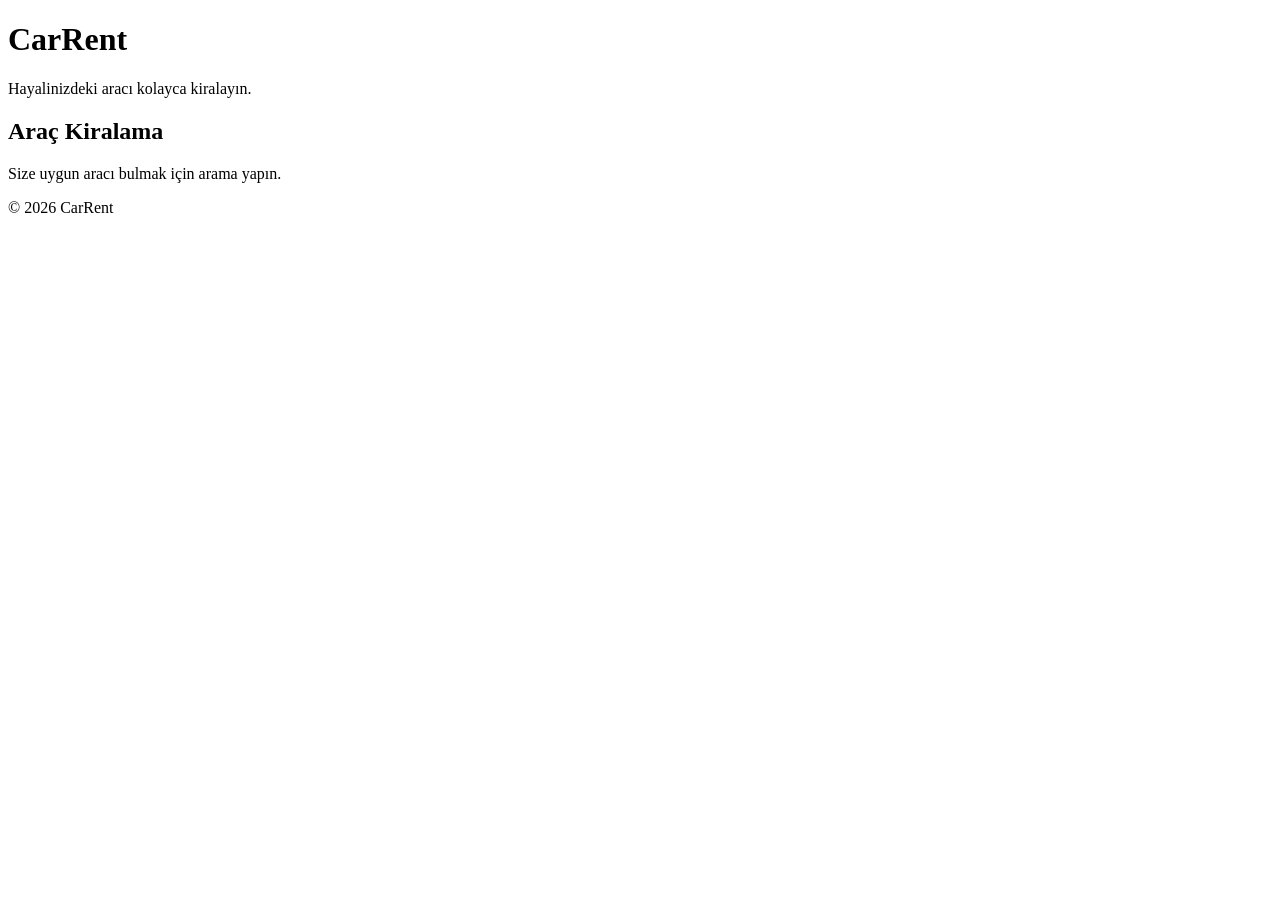
==== index.html @ c46d127a "Create initial HTML structure" ====
<!DOCTYPE html>
<html lang="tr">
<head>
    <meta charset="UTF-8">
    <meta name="viewport" content="width=device-width, initial-scale=1.0">
    <title>CarRent - Araç Kiralama</title>
</head>

<body>
<header>
    <h1>CarRent</h1>
    <p>Hayalinizdeki aracı kolayca kiralayın.</p>
</header>

<main>
    <h2>Araç Kiralama</h2>
    <p>Size uygun aracı bulmak için arama yapın.</p>
</main>

<footer>
    <p>© 2026 CarRent</p>
</footer>
</body>
</html>
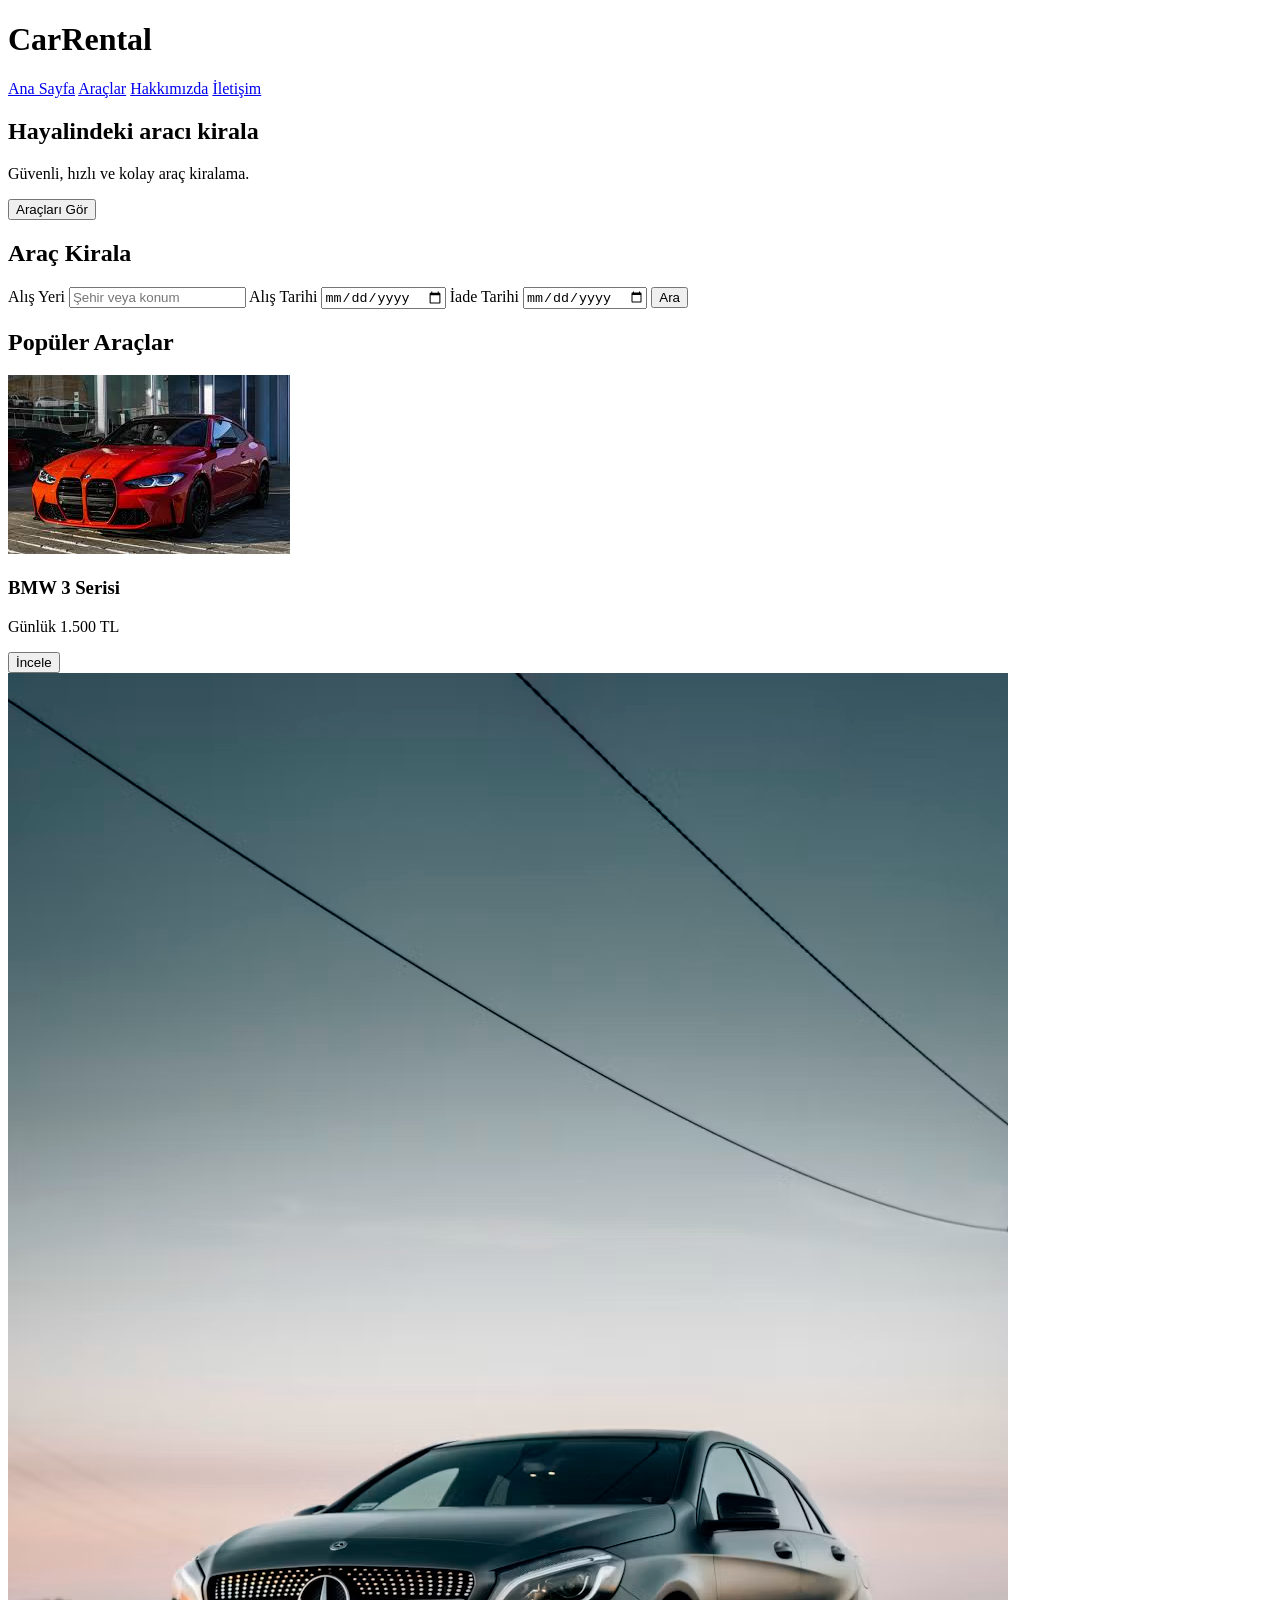
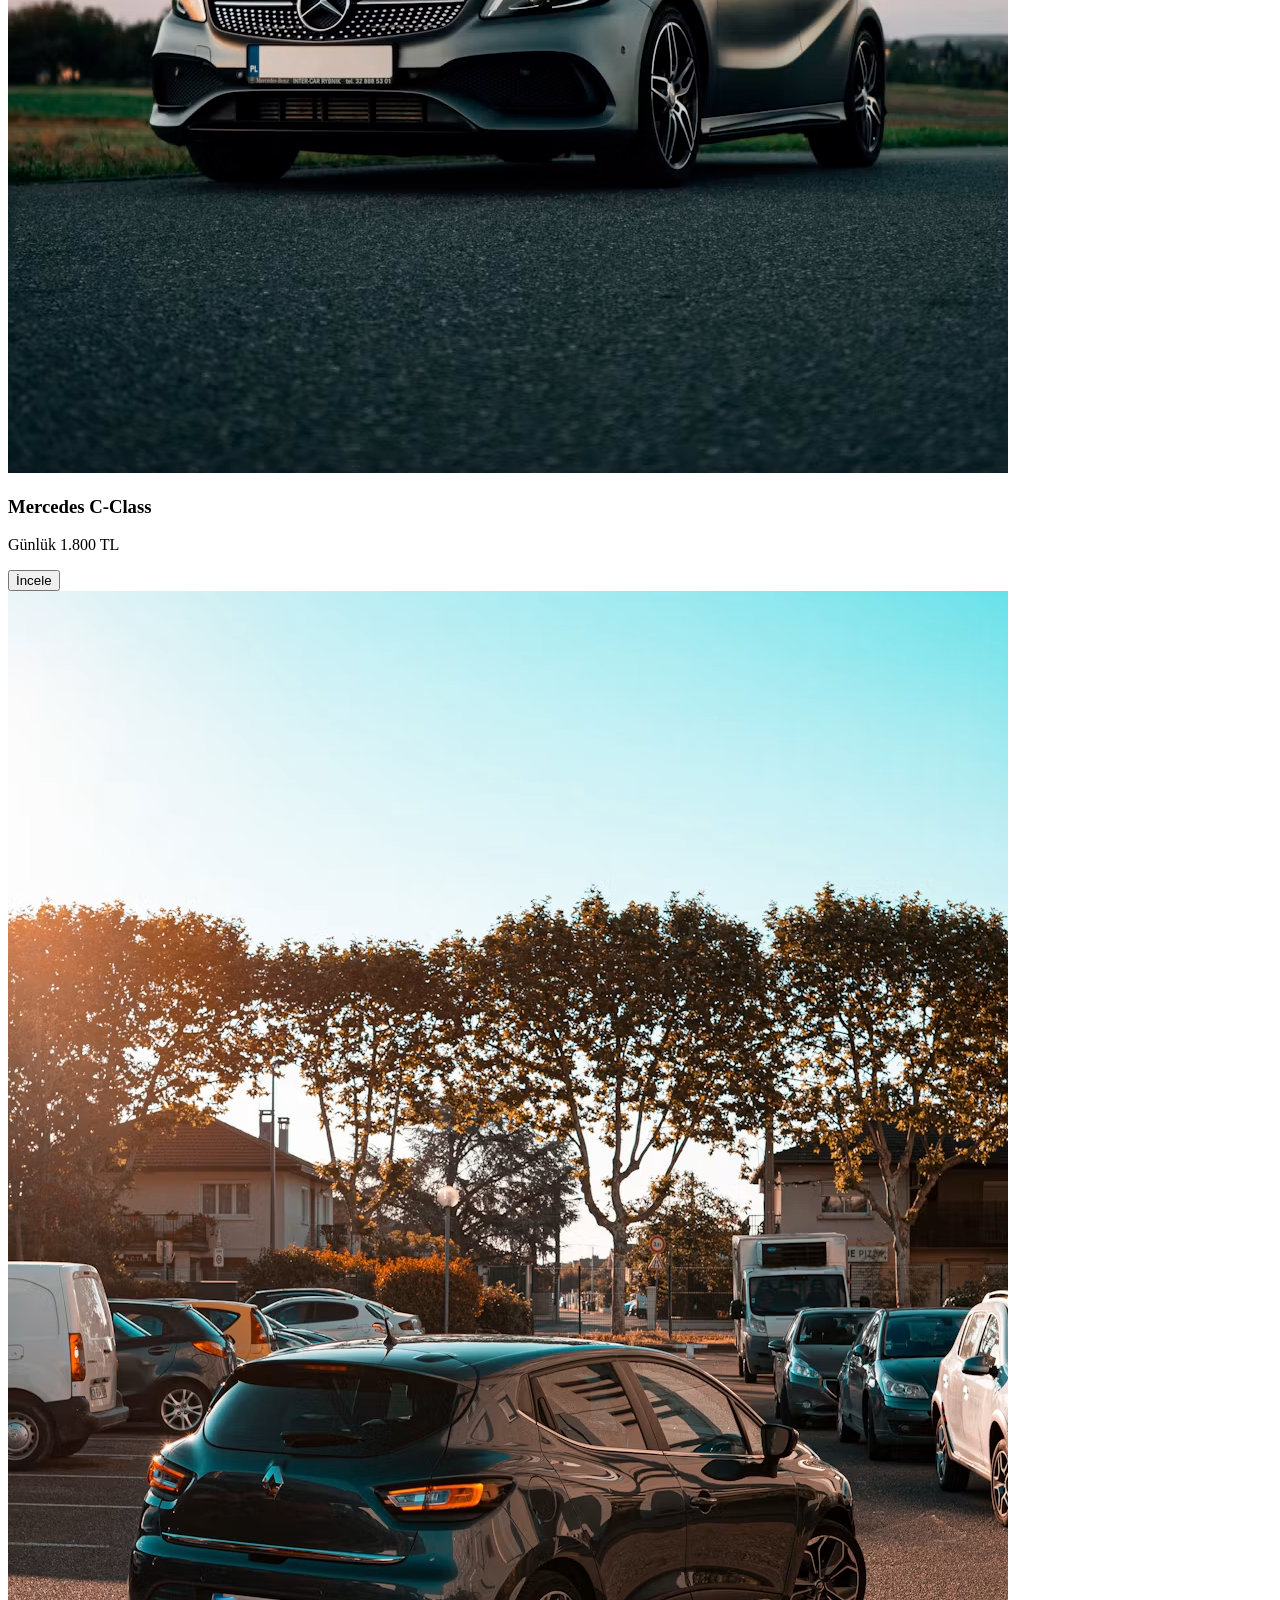
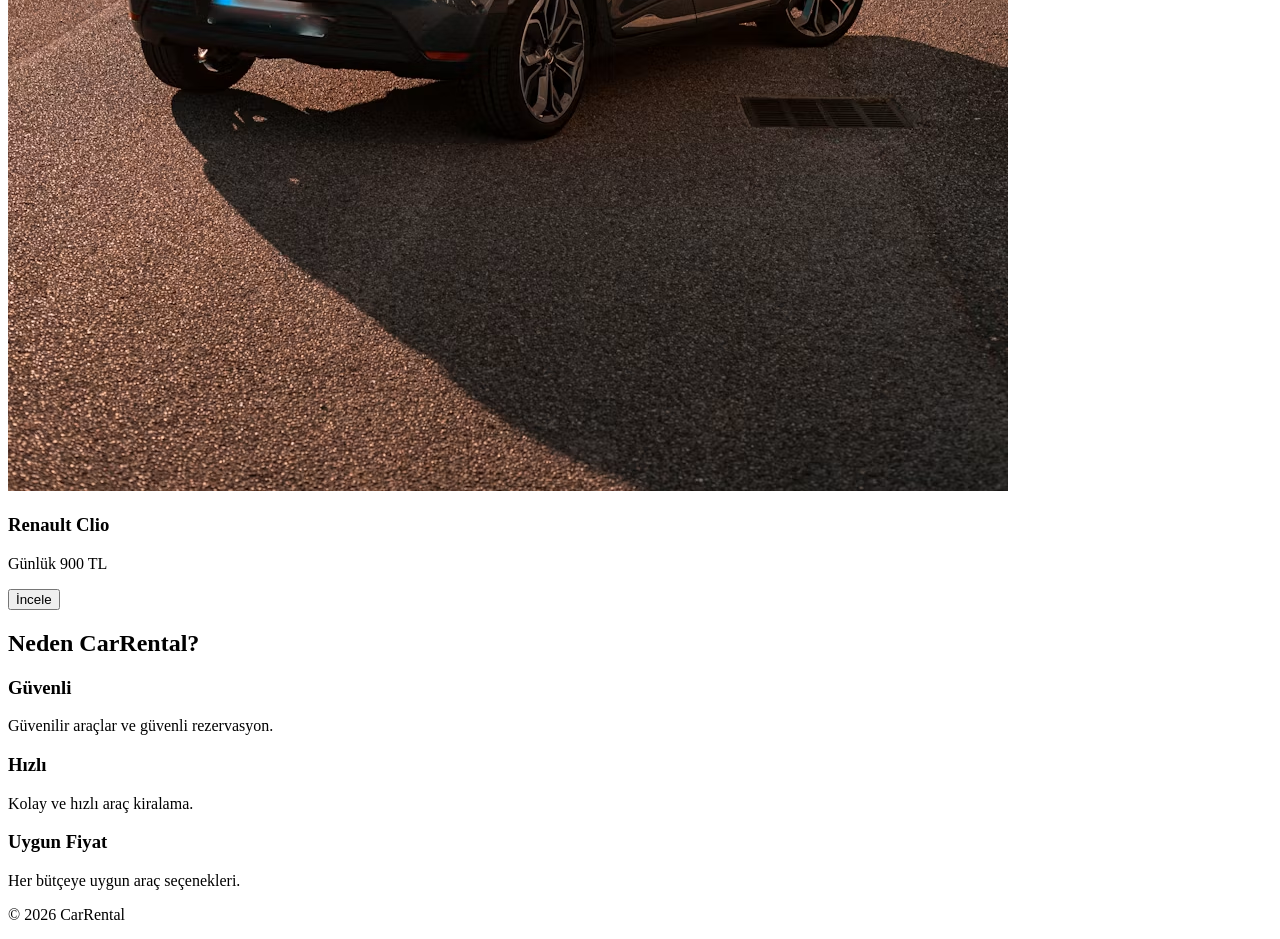
==== commit 3f9f840b: "HTML yapısı kuruldu projenin genel iskelet olusturuldu" ====
--- a/index.html
+++ b/index.html
@@ -7,18 +7,107 @@
 </head>
 
 <body>
-<header>
-    <h1>CarRent</h1>
-    <p>Hayalinizdeki aracı kolayca kiralayın.</p>
-</header>
+    
+    <header>
+ <h1>CarRental</h1>
 
-<main>
-    <h2>Araç Kiralama</h2>
-    <p>Size uygun aracı bulmak için arama yapın.</p>
-</main>
+        <nav>
+            <a href="#">Ana Sayfa</a>
+            <a href="#">Araçlar</a>
+            <a href="#">Hakkımızda</a>
+            <a href="#">İletişim</a>
+        </nav>
+    </header>
 
-<footer>
-    <p>© 2026 CarRent</p>
-</footer>
+
+    <main>
+
+        <section>
+            <h2>Hayalindeki aracı kirala</h2>
+
+            <p>
+                Güvenli, hızlı ve kolay araç kiralama.
+            </p>
+
+            <button>Araçları Gör</button>
+        </section>
+
+
+        <section>
+            <h2>Araç Kirala</h2>
+
+            <form>
+
+                <label for="location">Alış Yeri</label>
+                <input type="text" id="location" placeholder="Şehir veya konum">
+
+
+                <label for="pickup-date">Alış Tarihi</label>
+                <input type="date" id="pickup-date">
+
+
+                <label for="return-date">İade Tarihi</label>
+                <input type="date" id="return-date">
+
+
+                <button type="submit">Ara</button>
+
+            </form>
+        </section>
+
+
+        <section>
+            <h2>Popüler Araçlar</h2>
+
+            <article>
+                <img src="images/bmw.jpg" alt="BMW 3 Serisi">
+                <h3>BMW 3 Serisi</h3>
+                <p>Günlük 1.500 TL</p>
+                <button>İncele</button>
+            </article>
+
+            <article>
+                <img src="images/mercedes.avif" alt="Mercedes C-Class">
+                <h3>Mercedes C-Class</h3>
+                <p>Günlük 1.800 TL</p>
+                <button>İncele</button>
+            </article>
+
+            <article>
+                <img src="images/renault.avif" alt="Renault Clio">
+                <h3>Renault Clio</h3>
+                <p>Günlük 900 TL</p>
+                <button>İncele</button>
+            </article>
+
+        </section>
+
+
+        <section>
+            <h2>Neden CarRental?</h2>
+
+            <article>
+                <h3>Güvenli</h3>
+                <p>Güvenilir araçlar ve güvenli rezervasyon.</p>
+            </article>
+
+            <article>
+                <h3>Hızlı</h3>
+                <p>Kolay ve hızlı araç kiralama.</p>
+            </article>
+
+            <article>
+                <h3>Uygun Fiyat</h3>
+                <p>Her bütçeye uygun araç seçenekleri.</p>
+            </article>
+        </section>
+
+    </main>
+
+
+    <footer>
+        <p>© 2026 CarRental</p>
+    </footer>
+
 </body>
 </html>
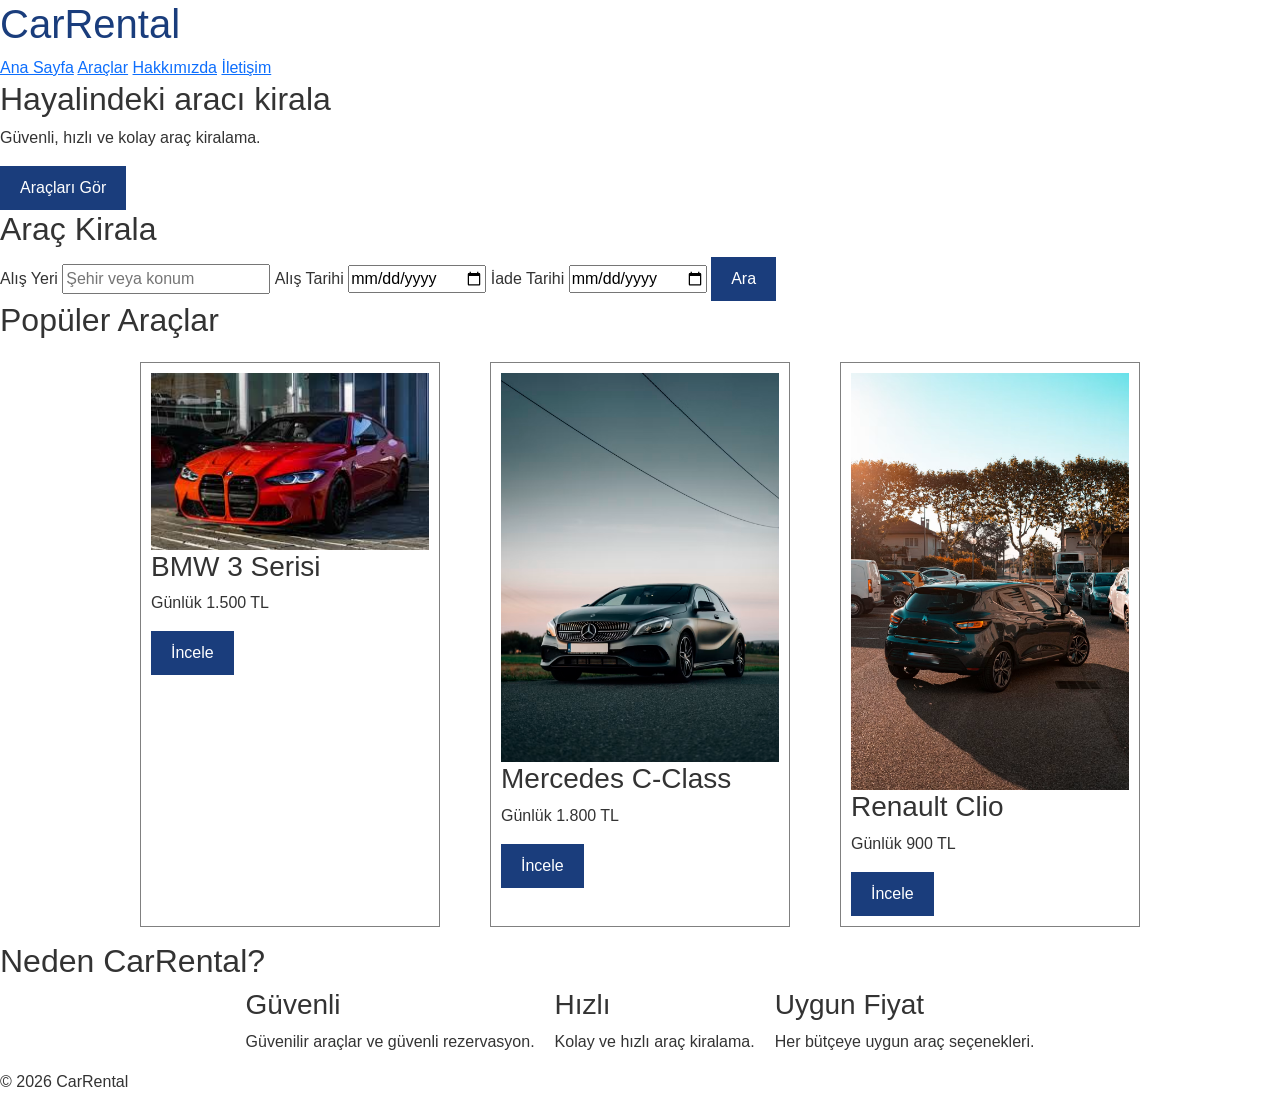
==== commit a02d2387: "Add CSS styling (box model, flexbox, responsive) and integrate Bootstrap" ====
--- a/index.html
+++ b/index.html
@@ -4,6 +4,8 @@
     <meta charset="UTF-8">
     <meta name="viewport" content="width=device-width, initial-scale=1.0">
     <title>CarRent - Araç Kiralama</title>
+    <link href="https://cdn.jsdelivr.net/npm/bootstrap@5.3.3/dist/css/bootstrap.min.css" rel="stylesheet">
+    <link rel="stylesheet" href="css/style.css">
 </head>
 
 <body>
@@ -54,56 +56,60 @@
 
             </form>
         </section>
-
-
-        <section>
+       <section>
             <h2>Popüler Araçlar</h2>
 
-            <article>
-                <img src="images/bmw.jpg" alt="BMW 3 Serisi">
-                <h3>BMW 3 Serisi</h3>
-                <p>Günlük 1.500 TL</p>
-                <button>İncele</button>
-            </article>
+            <section class="popular-cars">
 
-            <article>
-                <img src="images/mercedes.avif" alt="Mercedes C-Class">
-                <h3>Mercedes C-Class</h3>
-                <p>Günlük 1.800 TL</p>
-                <button>İncele</button>
-            </article>
+                <article class="car-card">
+                    <img src="images/bmw.jpg" alt="BMW 3 Serisi">
+                    <h3>BMW 3 Serisi</h3>
+                    <p>Günlük 1.500 TL</p>
+                    <button>İncele</button>
+                </article>
 
-            <article>
-                <img src="images/renault.avif" alt="Renault Clio">
-                <h3>Renault Clio</h3>
-                <p>Günlük 900 TL</p>
-                <button>İncele</button>
-            </article>
+                <article class="car-card">
+                    <img src="images/mercedes.avif" alt="Mercedes C-Class">
+                    <h3>Mercedes C-Class</h3>
+                    <p>Günlük 1.800 TL</p>
+                    <button>İncele</button>
+                </article>
 
+                <article class="car-card">
+                    <img src="images/renault.avif" alt="Renault Clio">
+                    <h3>Renault Clio</h3>
+                    <p>Günlük 900 TL</p>
+                    <button>İncele</button>
+                </article>
+
+            </section>
         </section>
 
 
         <section>
             <h2>Neden CarRental?</h2>
 
-            <article>
-                <h3>Güvenli</h3>
-                <p>Güvenilir araçlar ve güvenli rezervasyon.</p>
-            </article>
+            <section class="why-us">
 
-            <article>
-                <h3>Hızlı</h3>
-                <p>Kolay ve hızlı araç kiralama.</p>
-            </article>
+                <article>
+                    <h3>Güvenli</h3>
+                    <p>Güvenilir araçlar ve güvenli rezervasyon.</p>
+                </article>
 
-            <article>
-                <h3>Uygun Fiyat</h3>
-                <p>Her bütçeye uygun araç seçenekleri.</p>
-            </article>
+                <article>
+                    <h3>Hızlı</h3>
+                    <p>Kolay ve hızlı araç kiralama.</p>
+                </article>
+
+                <article>
+                    <h3>Uygun Fiyat</h3>
+                    <p>Her bütçeye uygun araç seçenekleri.</p>
+                </article>
+
+            </section>
         </section>
 
     </main>
-
 
     <footer>
         <p>© 2026 CarRental</p>
--- a/css/style.css
+++ b/css/style.css
@@ -0,0 +1,51 @@
+body {
+    font-family: Arial, sans-serif;
+    color: #333333;
+}
+h1 {
+     color: #1a3d7c;
+}
+.car-card {
+    border: 1px solid gray;
+    padding: 10px;
+    margin: 15px;
+    width: 300px;
+}
+img {
+    width: 100%;
+}
+.popular-cars {
+    display: flex;
+     gap: 20px;
+     justify-content: center;
+}
+.why-us {
+    display: flex;
+    gap: 20px;
+    justify-content: center;
+}
+button {
+    background-color: #1a3d7c;
+    color: white;
+    border: none;
+    padding: 10px 20px;
+    cursor: pointer;
+    transition: background-color 0.3s;
+}
+button:hover {
+    background-color: #0d2450;
+}
+
+@media (max-width: 768px) {
+    .popular-cars {
+        flex-direction: column;
+    }
+
+    .car-card {
+        width: 90%;
+    }
+
+    .why-us {
+        flex-direction: column;
+    }
+}
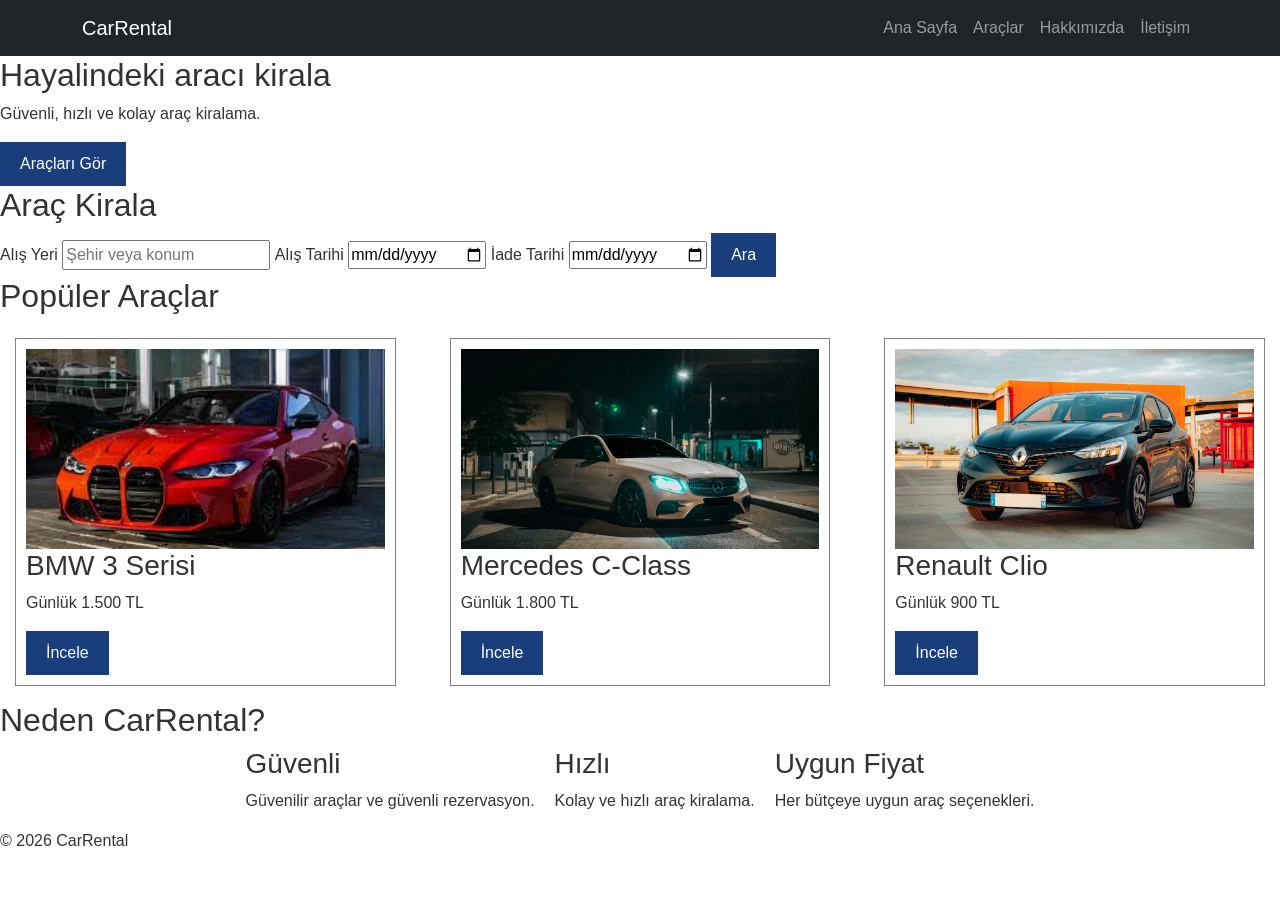
==== commit 115abbb4: "Add BootStrap grid to car cards and responsive navbar" ====
--- a/index.html
+++ b/index.html
@@ -7,19 +7,28 @@
     <link href="https://cdn.jsdelivr.net/npm/bootstrap@5.3.3/dist/css/bootstrap.min.css" rel="stylesheet">
     <link rel="stylesheet" href="css/style.css">
 </head>
-
 <body>
     
-    <header>
- <h1>CarRental</h1>
+  
+ <nav class="navbar navbar-expand-lg navbar-dark bg-dark">
+    <div class="container">
+        <a class="navbar-brand" href="#">CarRental</a>
 
-        <nav>
-            <a href="#">Ana Sayfa</a>
-            <a href="#">Araçlar</a>
-            <a href="#">Hakkımızda</a>
-            <a href="#">İletişim</a>
-        </nav>
-    </header>
+        <button class="navbar-toggler" type="button" data-bs-toggle="collapse" data-bs-target="#navbarNav">
+            <span class="navbar-toggler-icon"></span>
+        </button>
+
+        <div class="collapse navbar-collapse" id="navbarNav">
+            <ul class="navbar-nav ms-auto">
+                <li class="nav-item"><a class="nav-link" href="#">Ana Sayfa</a></li>
+                <li class="nav-item"><a class="nav-link" href="#">Araçlar</a></li>
+                <li class="nav-item"><a class="nav-link" href="#">Hakkımızda</a></li>
+                <li class="nav-item"><a class="nav-link" href="#">İletişim</a></li>
+            </ul>
+        </div>
+    </div>
+</nav>
+ 
 
 
     <main>
@@ -59,30 +68,38 @@
        <section>
             <h2>Popüler Araçlar</h2>
 
-            <section class="popular-cars">
+           <section class="popular-cars">
+    <div class="row">
 
-                <article class="car-card">
-                    <img src="images/bmw.jpg" alt="BMW 3 Serisi">
-                    <h3>BMW 3 Serisi</h3>
-                    <p>Günlük 1.500 TL</p>
-                    <button>İncele</button>
-                </article>
+        <div class="col-md-4">
+            <article class="car-card">
+                <img src="images/bmw.jpg" alt="BMW 3 Serisi">
+                <h3>BMW 3 Serisi</h3>
+                <p>Günlük 1.500 TL</p>
+                <button>İncele</button>
+            </article>
+        </div>
 
-                <article class="car-card">
-                    <img src="images/mercedes.avif" alt="Mercedes C-Class">
-                    <h3>Mercedes C-Class</h3>
-                    <p>Günlük 1.800 TL</p>
-                    <button>İncele</button>
-                </article>
+        <div class="col-md-4">
+            <article class="car-card">
+                <img src="images/mercedes.avif" alt="Mercedes C-Class">
+                <h3>Mercedes C-Class</h3>
+                <p>Günlük 1.800 TL</p>
+                <button>İncele</button>
+            </article>
+        </div>
 
-                <article class="car-card">
-                    <img src="images/renault.avif" alt="Renault Clio">
-                    <h3>Renault Clio</h3>
-                    <p>Günlük 900 TL</p>
-                    <button>İncele</button>
-                </article>
+        <div class="col-md-4">
+            <article class="car-card">
+                <img src="images/renault.avif" alt="Renault Clio">
+                <h3>Renault Clio</h3>
+                <p>Günlük 900 TL</p>
+                <button>İncele</button>
+            </article>
+        </div>
 
-            </section>
+    </div>
+</section>
         </section>
 
 
@@ -114,6 +131,7 @@
     <footer>
         <p>© 2026 CarRental</p>
     </footer>
+    <script src="https://cdn.jsdelivr.net/npm/bootstrap@5.3.3/dist/js/bootstrap.bundle.min.js"></script>
 
 </body>
 </html>
--- a/css/style.css
+++ b/css/style.css
@@ -9,13 +9,13 @@
     border: 1px solid gray;
     padding: 10px;
     margin: 15px;
-    width: 300px;
 }
 img {
     width: 100%;
+     height: 200px;
+    object-fit: cover;
 }
 .popular-cars {
-    display: flex;
      gap: 20px;
      justify-content: center;
 }
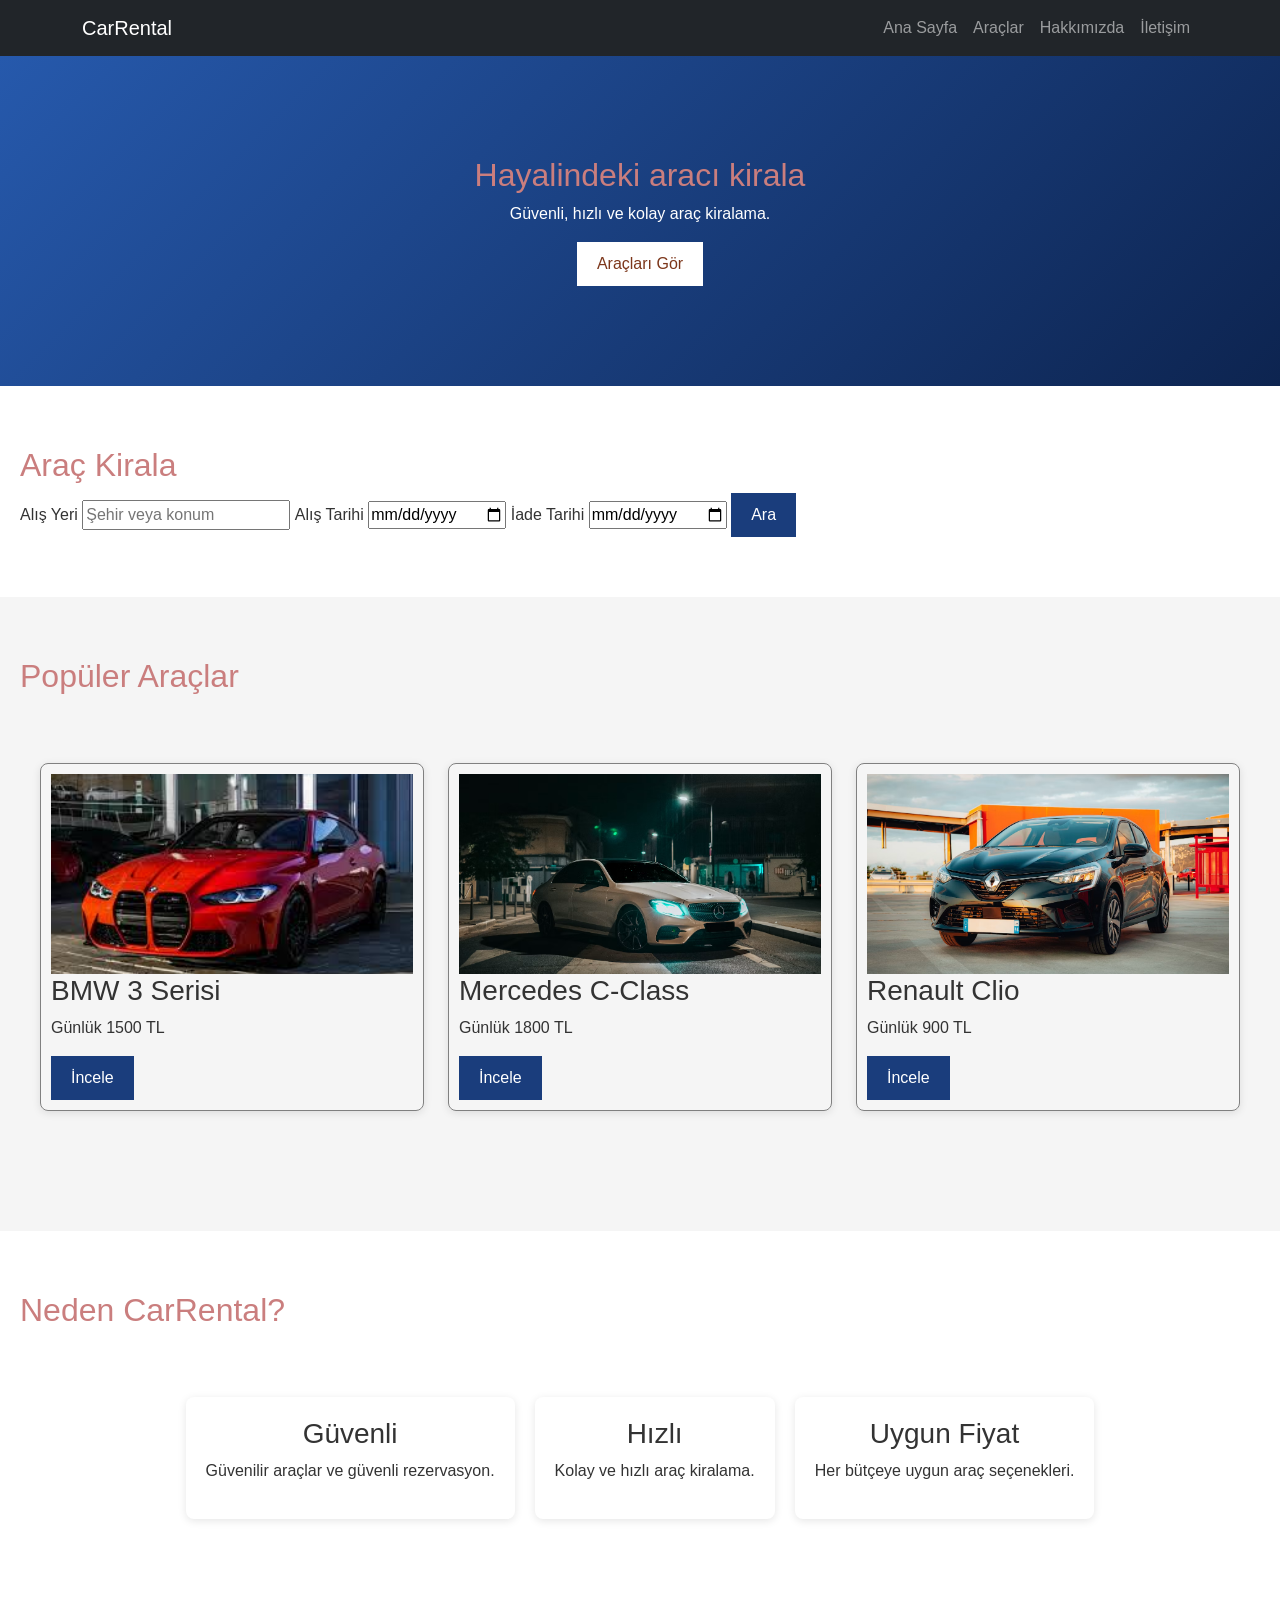
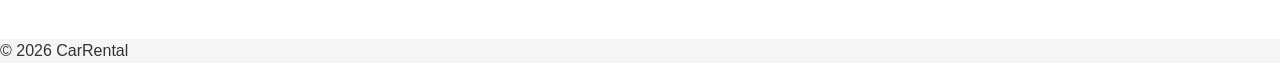
==== commit c4db0bb0: "Generate car cards dynamically with JavaScript" ====
--- a/index.html
+++ b/index.html
@@ -33,15 +33,15 @@
 
     <main>
 
-        <section>
-            <h2>Hayalindeki aracı kirala</h2>
+        <section class ="hero">
+    <h2>Hayalindeki aracı kirala</h2>
 
-            <p>
-                Güvenli, hızlı ve kolay araç kiralama.
-            </p>
+    <p class="mb-3">
+        Güvenli, hızlı ve kolay araç kiralama.
+    </p>
 
-            <button>Araçları Gör</button>
-        </section>
+    <button>Araçları Gör</button>
+</section>
 
 
         <section>
@@ -65,38 +65,11 @@
 
             </form>
         </section>
-       <section>
-            <h2>Popüler Araçlar</h2>
-
+      
+<section class="section-alt">
+    <h2>Popüler Araçlar</h2>
            <section class="popular-cars">
     <div class="row">
-
-        <div class="col-md-4">
-            <article class="car-card">
-                <img src="images/bmw.jpg" alt="BMW 3 Serisi">
-                <h3>BMW 3 Serisi</h3>
-                <p>Günlük 1.500 TL</p>
-                <button>İncele</button>
-            </article>
-        </div>
-
-        <div class="col-md-4">
-            <article class="car-card">
-                <img src="images/mercedes.avif" alt="Mercedes C-Class">
-                <h3>Mercedes C-Class</h3>
-                <p>Günlük 1.800 TL</p>
-                <button>İncele</button>
-            </article>
-        </div>
-
-        <div class="col-md-4">
-            <article class="car-card">
-                <img src="images/renault.avif" alt="Renault Clio">
-                <h3>Renault Clio</h3>
-                <p>Günlük 900 TL</p>
-                <button>İncele</button>
-            </article>
-        </div>
 
     </div>
 </section>
@@ -128,10 +101,10 @@
 
     </main>
 
-    <footer>
+    <footer class ="section-alt">
         <p>© 2026 CarRental</p>
     </footer>
     <script src="https://cdn.jsdelivr.net/npm/bootstrap@5.3.3/dist/js/bootstrap.bundle.min.js"></script>
-
+    <script src="js/script.js"></script>
 </body>
 </html>
--- a/css/style.css
+++ b/css/style.css
@@ -1,6 +1,37 @@
 body {
     font-family: Arial, sans-serif;
     color: #333333;
+}
+section {
+    padding: 60px 20px;
+}
+.why-us article {
+    background-color: white;
+    padding: 20px;
+    border-radius: 8px;
+    text-align: center;
+        box-shadow: 0 2px 8px rgba(0, 0, 0, 0.1);
+
+}
+.hero {
+    background: linear-gradient(135deg, #2659ac, #0d2450);
+    color: white;
+    text-align: center;
+    padding: 100px 20px;
+}
+.hero button {
+    background-color: white;
+    color: #7c361a;
+}
+h2 {
+    color: #ca7e7e;
+}
+.section-alt {
+    background-color: #f5f5f5;
+}
+.car-card:hover {
+    transform: translateY(-5px);
+    box-shadow: 0 4px 16px rgba(0, 0, 0, 0.2);
 }
 h1 {
      color: #1a3d7c;
@@ -8,7 +39,9 @@
 .car-card {
     border: 1px solid gray;
     padding: 10px;
-    margin: 15px;
+    border-radius: 8px;
+    box-shadow: 0 2px 8px rgba(0, 0, 0, 0.1);
+    transition: transform 0.3s, box-shadow 0.3s;
 }
 img {
     width: 100%;
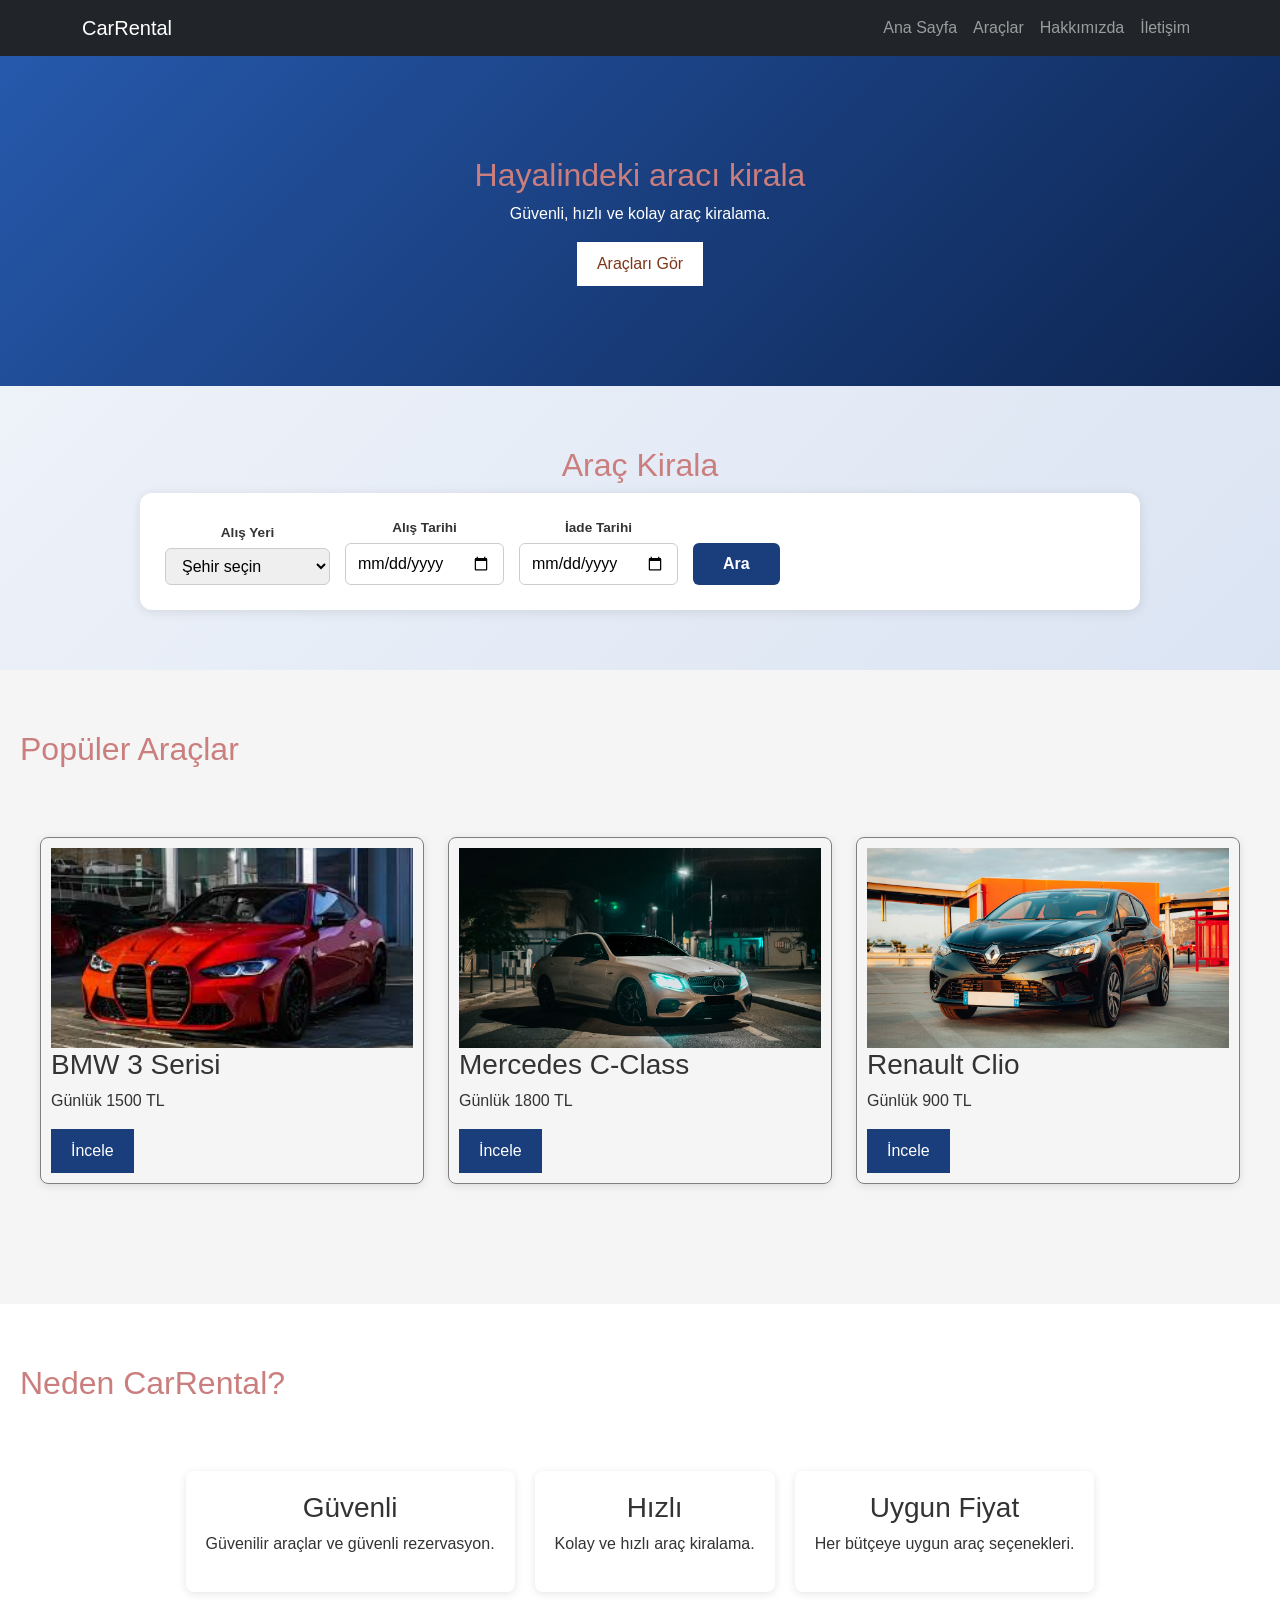
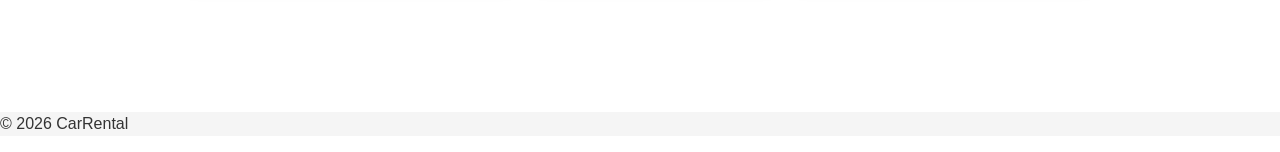
==== commit 260f3b21: "Improve hero and search form design with gradients and card styling" ====
--- a/index.html
+++ b/index.html
@@ -33,35 +33,39 @@
 
     <main>
 
-        <section class ="hero">
-    <h2>Hayalindeki aracı kirala</h2>
-
-    <p class="mb-3">
-        Güvenli, hızlı ve kolay araç kiralama.
-    </p>
-
-    <button>Araçları Gör</button>
+      <section class="hero">
+    <div class="hero-content">
+        <h2>Hayalindeki aracı kirala</h2>
+        <p class="mb-3">
+            Güvenli, hızlı ve kolay araç kiralama.
+        </p>
+        <button>Araçları Gör</button>
+    </div>
 </section>
 
-
-        <section>
+        <section class="search-section">
             <h2>Araç Kirala</h2>
 
-            <form>
+            <form class ="search-form ">
 
-                <label for="location">Alış Yeri</label>
-                <input type="text" id="location" placeholder="Şehir veya konum">
+                <div>
+        <label for="location">Alış Yeri</label>
+        <select id="location">
+            <option value="">Şehir seçin</option>
+        </select>
+    </div>
 
+    <div>
+        <label for="pickup-date">Alış Tarihi</label>
+        <input type="date" id="pickup-date">
+    </div>
 
-                <label for="pickup-date">Alış Tarihi</label>
-                <input type="date" id="pickup-date">
+    <div>
+        <label for="return-date">İade Tarihi</label>
+        <input type="date" id="return-date">
+    </div>
 
-
-                <label for="return-date">İade Tarihi</label>
-                <input type="date" id="return-date">
-
-
-                <button type="submit">Ara</button>
+    <button type="submit">Ara</button>
 
             </form>
         </section>
--- a/css/style.css
+++ b/css/style.css
@@ -18,6 +18,10 @@
     color: white;
     text-align: center;
     padding: 100px 20px;
+}
+.hero-content {
+    max-width: 700px;
+    margin: 0 auto;
 }
 .hero button {
     background-color: white;
@@ -81,4 +85,42 @@
     .why-us {
         flex-direction: column;
     }
+}
+.search-form {
+    display: flex;
+    flex-wrap: wrap;
+    align-items: flex-end;
+    gap: 15px;
+    background-color: white;
+    padding: 25px;
+    border-radius: 12px;
+    box-shadow: 0 2px 12px rgba(0, 0, 0, 0.1);
+    max-width: 1000px;
+    margin: 0 auto;
+}
+.search-section {
+    background: linear-gradient(135deg, #eef2f9, #dbe4f3);
+    text-align: center;
+}
+.search-form label {
+    display: block;
+    font-size: 0.85rem;
+    font-weight: bold;
+    margin-bottom: 5px;
+    color: #333;
+}
+
+.search-form input,
+.search-form select {
+    padding: 8px 12px;
+    border: 1px solid #ccc;
+    border-radius: 6px;
+}
+
+.search-form button {
+    height: 42px;
+    padding: 0 30px;
+    font-size: 1rem;
+    font-weight: bold;
+    border-radius: 6px;
 }
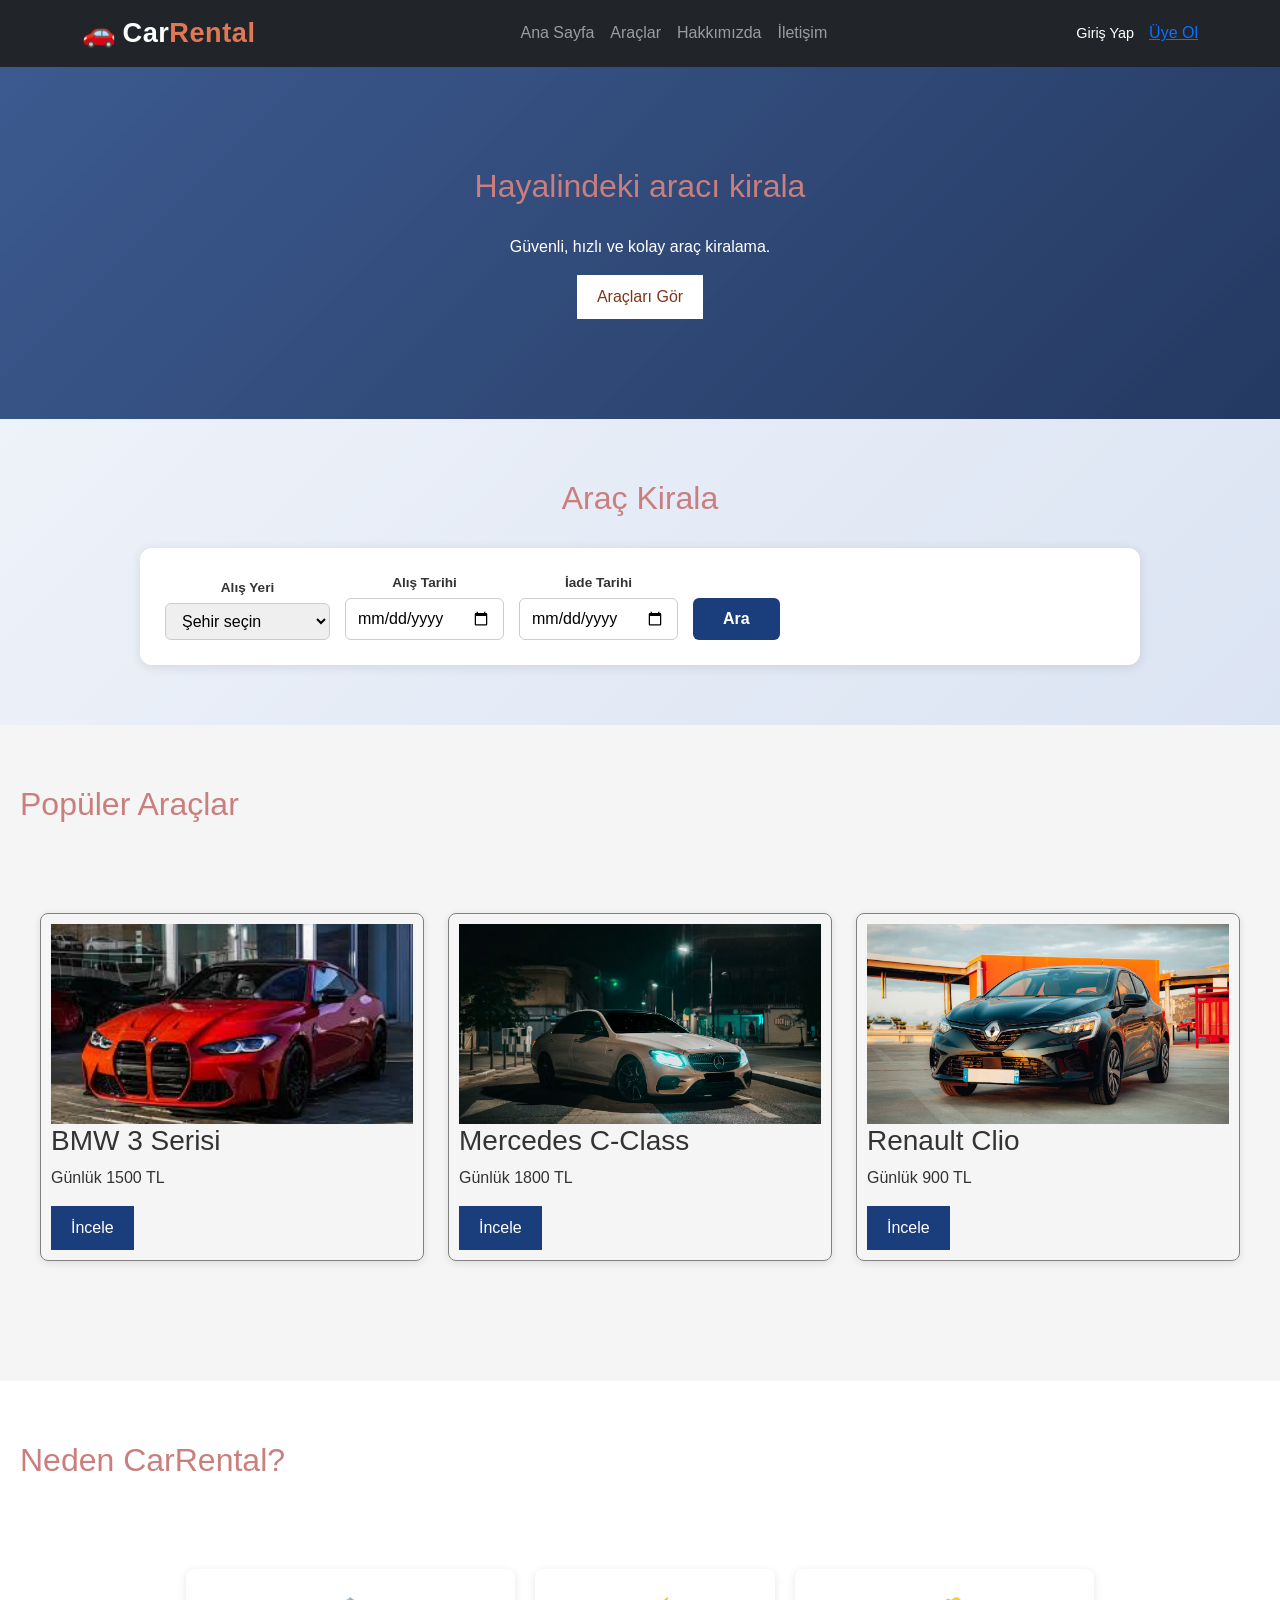
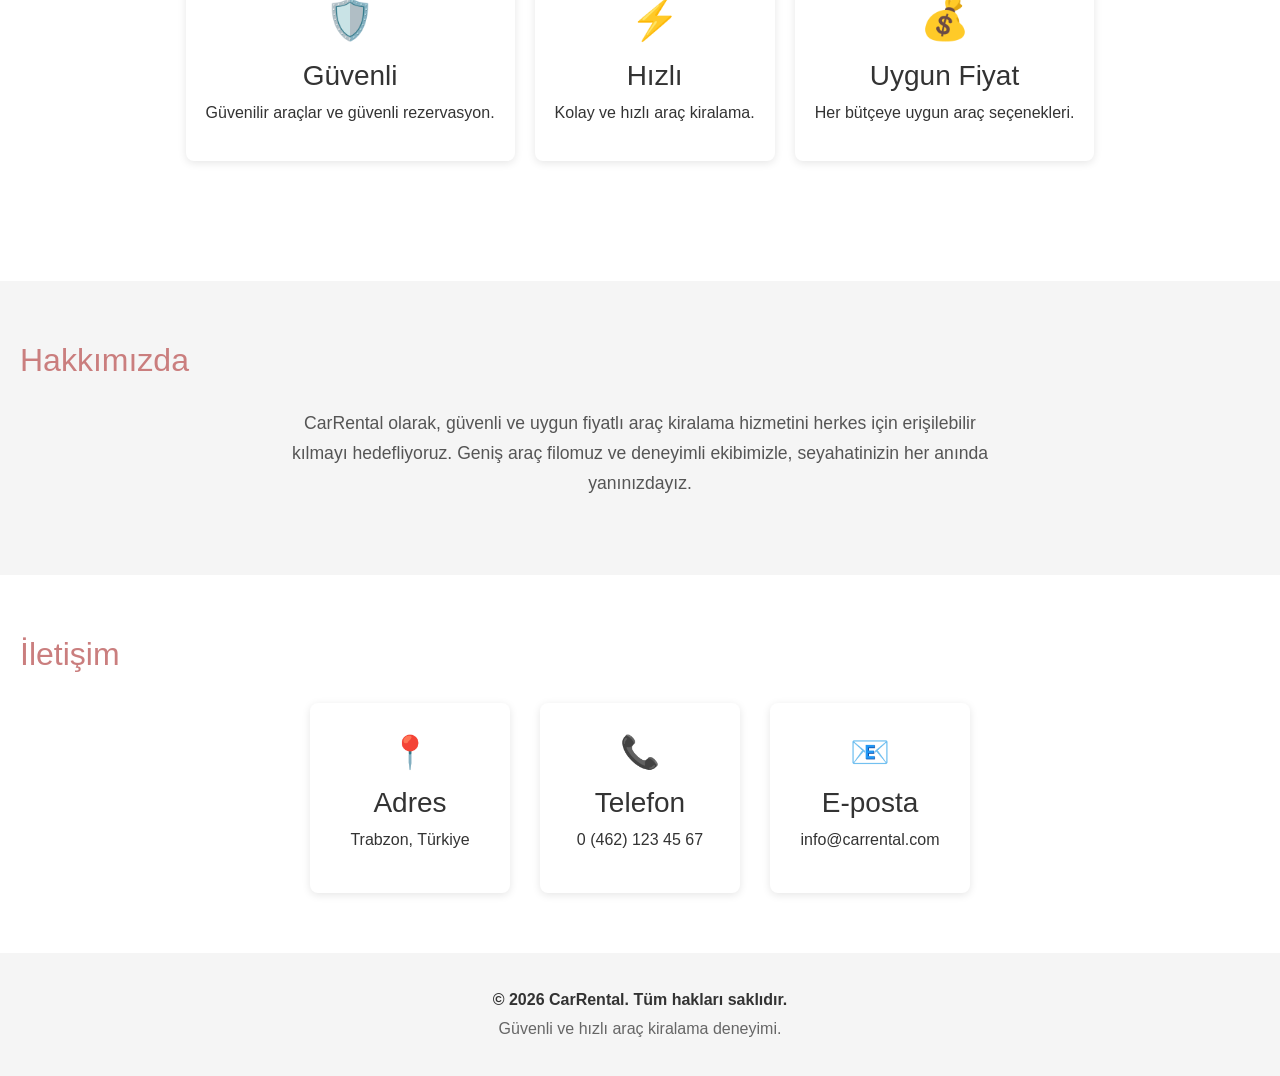
==== commit 86230676: "Add login/register pages with localStorage auth,redesign hero/search/about/contact sections" ====
--- a/index.html
+++ b/index.html
@@ -12,19 +12,28 @@
   
  <nav class="navbar navbar-expand-lg navbar-dark bg-dark">
     <div class="container">
-        <a class="navbar-brand" href="#">CarRental</a>
+       <a class="navbar-brand" href="#">
+    <span class="brand-icon">🚗</span>Car<span class="brand-accent">Rental</span>
+</a>
 
         <button class="navbar-toggler" type="button" data-bs-toggle="collapse" data-bs-target="#navbarNav">
             <span class="navbar-toggler-icon"></span>
         </button>
 
         <div class="collapse navbar-collapse" id="navbarNav">
-            <ul class="navbar-nav ms-auto">
-                <li class="nav-item"><a class="nav-link" href="#">Ana Sayfa</a></li>
-                <li class="nav-item"><a class="nav-link" href="#">Araçlar</a></li>
-                <li class="nav-item"><a class="nav-link" href="#">Hakkımızda</a></li>
-                <li class="nav-item"><a class="nav-link" href="#">İletişim</a></li>
-            </ul>
+    <ul class="navbar-nav mx-auto">
+        <li class="nav-item"><a class="nav-link" href="#">Ana Sayfa</a></li>
+        <li class="nav-item"><a class="nav-link" href="#" id="nav-araclar">Araçlar</a></li>
+        <li class="nav-item"><a class="nav-link" href="#" id="nav-hakkimizda">Hakkımızda</a></li>
+        <li class="nav-item"><a class="nav-link" href="#" id="nav-iletisim">İletişim</a></li>
+    </ul>
+
+    <div class="navbar-auth">
+    <a href="login.html" class="auth-link">Giriş Yap</a>
+    <a href="register.html" class="auth-button-nav">Üye Ol</a>
+</div>
+</div>
+
         </div>
     </div>
 </nav>
@@ -81,34 +90,68 @@
 
 
         <section>
-            <h2>Neden CarRental?</h2>
+    <h2>Neden CarRental?</h2>
 
-            <section class="why-us">
+    <section class="why-us">
 
-                <article>
-                    <h3>Güvenli</h3>
-                    <p>Güvenilir araçlar ve güvenli rezervasyon.</p>
-                </article>
+        <article>
+            <div class="why-icon">🛡️</div>
+            <h3>Güvenli</h3>
+            <p>Güvenilir araçlar ve güvenli rezervasyon.</p>
+        </article>
 
-                <article>
-                    <h3>Hızlı</h3>
-                    <p>Kolay ve hızlı araç kiralama.</p>
-                </article>
+        <article>
+            <div class="why-icon">⚡</div>
+            <h3>Hızlı</h3>
+            <p>Kolay ve hızlı araç kiralama.</p>
+        </article>
 
-                <article>
-                    <h3>Uygun Fiyat</h3>
-                    <p>Her bütçeye uygun araç seçenekleri.</p>
-                </article>
+        <article>
+            <div class="why-icon">💰</div>
+            <h3>Uygun Fiyat</h3>
+            <p>Her bütçeye uygun araç seçenekleri.</p>
+        </article>
 
-            </section>
-        </section>
+    </section>
+</section>
+<section id="hakkimizda" class="section-alt">
+    <h2>Hakkımızda</h2>
+    <div class="about-content">
+        <p>
+            CarRental olarak, güvenli ve uygun fiyatlı araç kiralama hizmetini herkes için erişilebilir kılmayı hedefliyoruz.
+            Geniş araç filomuz ve deneyimli ekibimizle, seyahatinizin her anında yanınızdayız.
+        </p>
+    </div>
+</section>
 
+<section id="iletisim">
+    <h2>İletişim</h2>
+    <div class="contact-grid">
+        <div class="contact-item">
+            <div class="contact-icon">📍</div>
+            <h3>Adres</h3>
+            <p>Trabzon, Türkiye</p>
+        </div>
+        <div class="contact-item">
+            <div class="contact-icon">📞</div>
+            <h3>Telefon</h3>
+            <p>0 (462) 123 45 67</p>
+        </div>
+        <div class="contact-item">
+            <div class="contact-icon">📧</div>
+            <h3>E-posta</h3>
+            <p>info@carrental.com</p>
+        </div>
+    </div>
+</section>
     </main>
 
-    <footer class ="section-alt">
-        <p>© 2026 CarRental</p>
-    </footer>
+    <footer class="section-alt">
+    <p>&copy; 2026 CarRental. Tüm hakları saklıdır.</p>
+    <p>Güvenli ve hızlı araç kiralama deneyimi.</p>
+</footer>
     <script src="https://cdn.jsdelivr.net/npm/bootstrap@5.3.3/dist/js/bootstrap.bundle.min.js"></script>
     <script src="js/script.js"></script>
 </body>
-</html>+</html>
+
--- a/css/style.css
+++ b/css/style.css
@@ -14,7 +14,11 @@
 
 }
 .hero {
-    background: linear-gradient(135deg, #2659ac, #0d2450);
+    background:
+        linear-gradient(135deg, rgba(26, 61, 124, 0.85), rgba(13, 36, 80, 0.9)),
+        url('../images/hero-bg.jpg');
+    background-size: cover;
+    background-position: center;
     color: white;
     text-align: center;
     padding: 100px 20px;
@@ -116,11 +120,135 @@
     border: 1px solid #ccc;
     border-radius: 6px;
 }
-
+.why-icon {
+    font-size: 2.5rem;
+    margin-bottom: 10px;
+}
 .search-form button {
     height: 42px;
     padding: 0 30px;
     font-size: 1rem;
     font-weight: bold;
     border-radius: 6px;
+}
+footer {
+    text-align: center;
+    padding: 30px 20px;
+}
+
+footer p {
+    margin: 5px 0;
+    color: #666;
+}
+
+footer p:first-child {
+    font-weight: bold;
+    color: #333;
+}
+section h2 {
+    margin-bottom: 30px;
+}
+.about-content {
+    max-width: 700px;
+    margin: 0 auto;
+    text-align: center;
+    font-size: 1.1rem;
+    line-height: 1.7;
+    color: #555;
+}
+
+.contact-grid {
+    display: flex;
+    justify-content: center;
+    gap: 30px;
+    flex-wrap: wrap;
+}
+
+.contact-item {
+    background-color: white;
+    padding: 25px;
+    border-radius: 8px;
+    box-shadow: 0 2px 8px rgba(0, 0, 0, 0.1);
+    text-align: center;
+    min-width: 200px;
+}
+
+.contact-icon {
+    font-size: 2rem;
+    margin-bottom: 10px;
+}
+.navbar-auth {
+    display: flex;
+    align-items: center;
+    gap: 15px;
+}
+
+.auth-link {
+    color: white;
+    text-decoration: none;
+    font-size: 0.9rem;
+}
+
+.auth-link:hover {
+    color: #ccc;
+}
+
+.auth-button {
+    background-color: #e07856;
+    color: white;
+    text-decoration: none;
+    padding: 8px 20px;
+    border-radius: 6px;
+    font-size: 0.9rem;
+    font-weight: bold;
+    transition: background-color 0.3s;
+}
+
+.auth-button:hover {
+    background-color: #c9633f;
+}
+.navbar-brand {
+    font-size: 1.7rem;
+    font-weight: bold;
+    letter-spacing: 0.5px;
+}
+
+.brand-icon {
+    margin-right: 6px;
+}
+
+.brand-accent {
+    color: #e07856;
+}
+
+.auth-container {
+    max-width: 400px;
+    margin: 80px auto;
+    background-color: white;
+    padding: 40px;
+    border-radius: 12px;
+    box-shadow: 0 2px 12px rgba(0, 0, 0, 0.1);
+}
+
+.auth-container h2 {
+    text-align: center;
+    margin-bottom: 25px;
+}
+
+.auth-switch {
+    text-align: center;
+    margin-top: 15px;
+    font-size: 0.9rem;
+}
+
+.auth-button {
+    background-color: #e07856;
+    border: none;
+    color: white;
+    font-weight: bold;
+}
+
+.auth-button:hover {
+    background-color: #c9633f;
+    color: white;
 }
